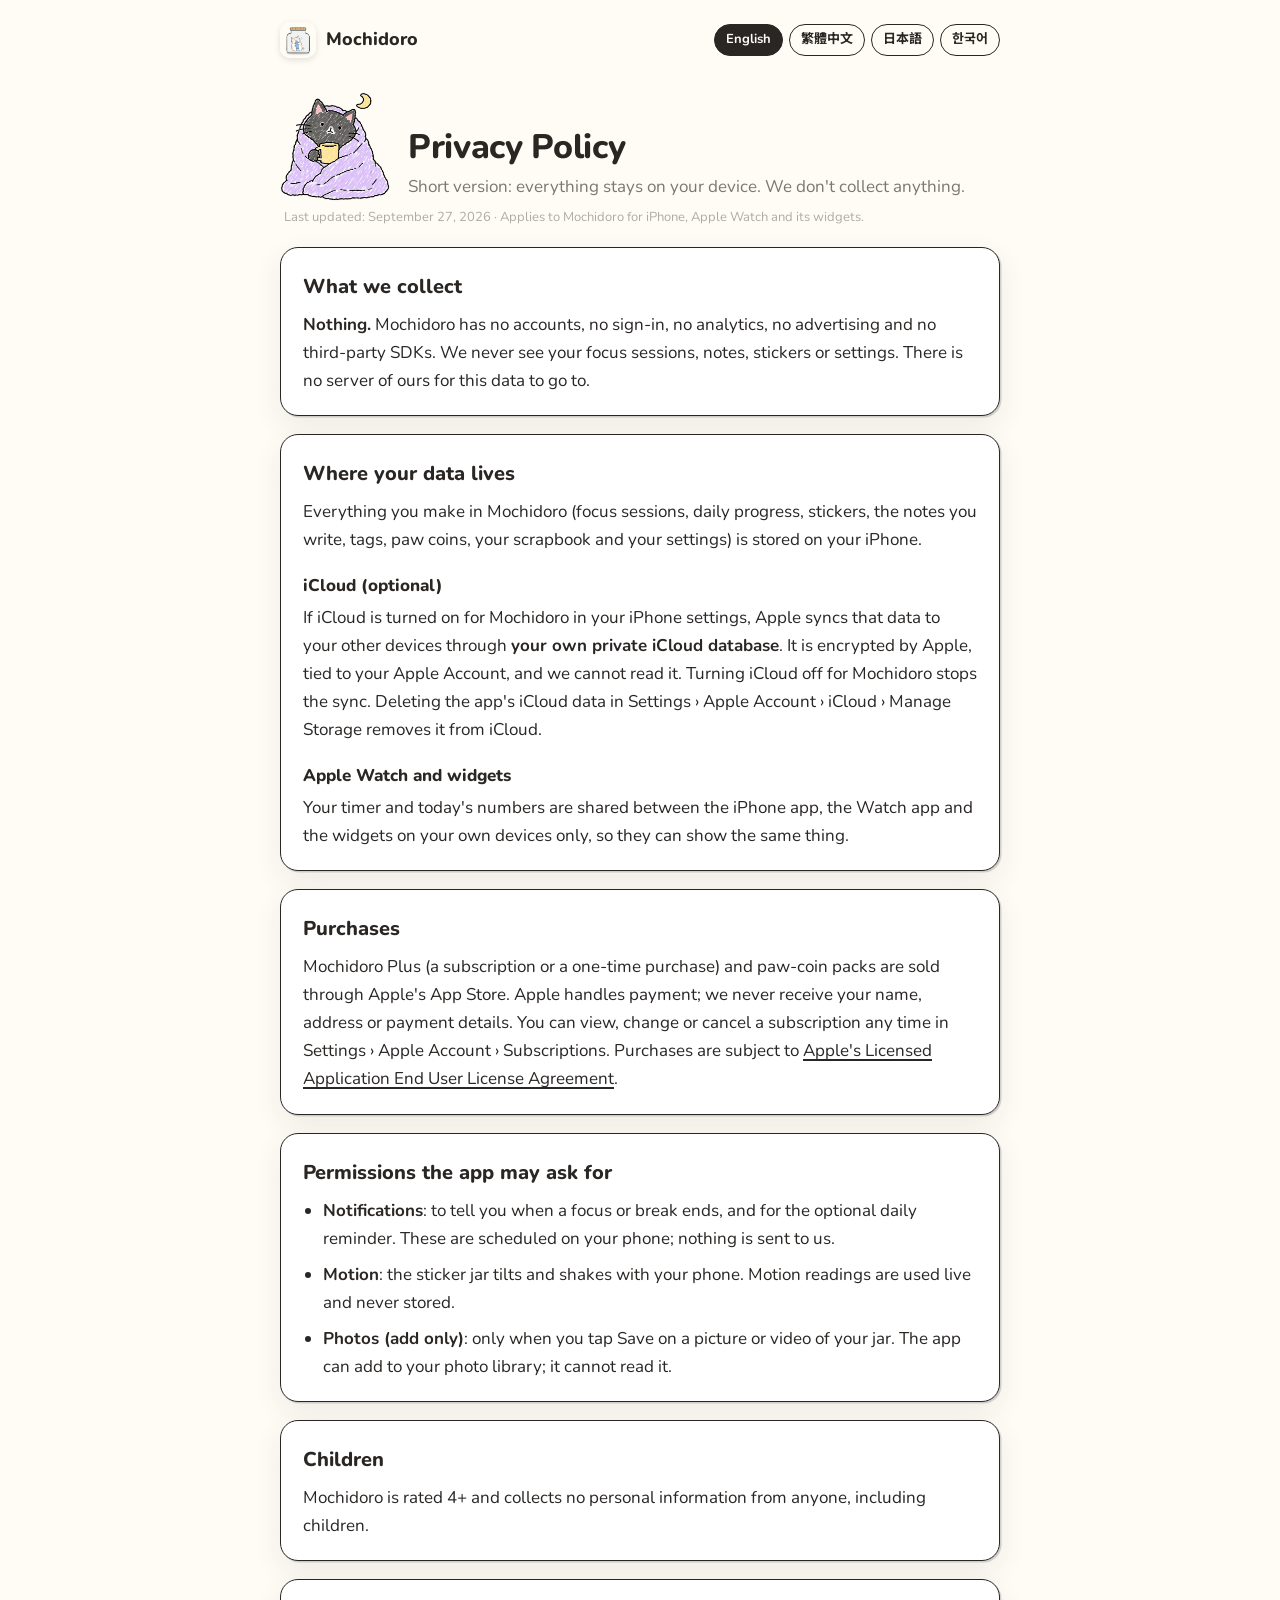
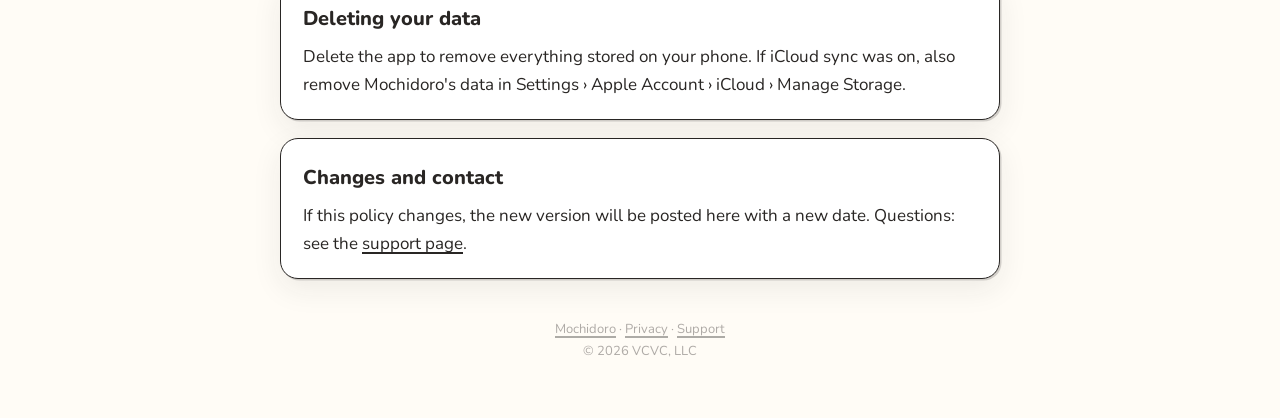
==== privacy.html @ 5bf15eab "Mochidoro privacy policy, support page and landing page (en, zh-Hant, ja, ko)" ====
<!doctype html>
<html lang="en">
<head>
<meta charset="utf-8">
<meta name="viewport" content="width=device-width, initial-scale=1">
<title data-en="Mochidoro · Privacy Policy" data-zhhant="Mochidoro · 隱私權政策" data-ja="Mochidoro · プライバシーポリシー" data-ko="Mochidoro · 개인정보 처리방침">Mochidoro · Privacy Policy</title>
<meta name="description" content="Mochidoro keeps everything on your device. No accounts, no analytics, no ads.">
<link rel="icon" href="img/icon.png">
<link rel="preconnect" href="https://fonts.googleapis.com">
<link href="https://fonts.googleapis.com/css2?family=Nunito:wght@400;700;800&family=Noto+Sans+TC:wght@400;700&family=Noto+Sans+JP:wght@400;700&family=Noto+Sans+KR:wght@400;700&display=swap" rel="stylesheet">
<link rel="stylesheet" href="style.css">
<script src="i18n.js" defer></script>
</head>
<body>
<div class="wrap">
  <header class="top">
    <a class="brand" href="./"><img src="img/icon.png" alt="">Mochidoro</a>
    <nav class="langs" aria-label="Language"></nav>
  </header>

  <div class="hero">
    <img src="img/cat-late-night.png" alt="">
    <div>
      <h1><span data-lang="en">Privacy Policy</span><span data-lang="zh-Hant">隱私權政策</span><span data-lang="ja">プライバシーポリシー</span><span data-lang="ko">개인정보 처리방침</span></h1>
      <p><span data-lang="en">Short version: everything stays on your device. We don't collect anything.</span><span data-lang="zh-Hant">一句話版本：所有東西都留在你的裝置上，我們不蒐集任何資料。</span><span data-lang="ja">ひとことで言うと：すべてあなたの端末の中にあります。私たちは何も収集しません。</span><span data-lang="ko">한 줄 요약: 모든 것은 내 기기 안에만 있어요. 우리는 아무것도 수집하지 않아요.</span></p>
    </div>
  </div>
  <p class="meta"><span data-lang="en">Last updated: September 27, 2026 · Applies to Mochidoro for iPhone, Apple Watch and its widgets.</span><span data-lang="zh-Hant">最後更新：2026 年 9 月 27 日 · 適用於 iPhone、Apple Watch 版 Mochidoro 及其小工具。</span><span data-lang="ja">最終更新：2026 年 9 月 27 日 · iPhone、Apple Watch 版 Mochidoro とウィジェットに適用されます。</span><span data-lang="ko">최종 업데이트: 2026년 9월 27일 · iPhone, Apple Watch용 Mochidoro와 위젯에 적용됩니다.</span></p>

  <!-- ENGLISH -->
  <div data-lang="en">
    <div class="card">
      <h2>What we collect</h2>
      <p><strong>Nothing.</strong> Mochidoro has no accounts, no sign-in, no analytics, no advertising and no third-party SDKs. We never see your focus sessions, notes, stickers or settings. There is no server of ours for this data to go to.</p>
    </div>
    <div class="card">
      <h2>Where your data lives</h2>
      <p>Everything you make in Mochidoro (focus sessions, daily progress, stickers, the notes you write, tags, paw coins, your scrapbook and your settings) is stored on your iPhone.</p>
      <h3>iCloud (optional)</h3>
      <p>If iCloud is turned on for Mochidoro in your iPhone settings, Apple syncs that data to your other devices through <strong>your own private iCloud database</strong>. It is encrypted by Apple, tied to your Apple Account, and we cannot read it. Turning iCloud off for Mochidoro stops the sync. Deleting the app's iCloud data in Settings › Apple Account › iCloud › Manage Storage removes it from iCloud.</p>
      <h3>Apple Watch and widgets</h3>
      <p>Your timer and today's numbers are shared between the iPhone app, the Watch app and the widgets on your own devices only, so they can show the same thing.</p>
    </div>
    <div class="card">
      <h2>Purchases</h2>
      <p>Mochidoro Plus (a subscription or a one-time purchase) and paw-coin packs are sold through Apple's App Store. Apple handles payment; we never receive your name, address or payment details. You can view, change or cancel a subscription any time in Settings › Apple Account › Subscriptions. Purchases are subject to <a href="https://www.apple.com/legal/internet-services/itunes/dev/stdeula/" target="_blank" rel="noopener">Apple's Licensed Application End User License Agreement</a>.</p>
    </div>
    <div class="card">
      <h2>Permissions the app may ask for</h2>
      <ul>
        <li><strong>Notifications</strong>: to tell you when a focus or break ends, and for the optional daily reminder. These are scheduled on your phone; nothing is sent to us.</li>
        <li><strong>Motion</strong>: the sticker jar tilts and shakes with your phone. Motion readings are used live and never stored.</li>
        <li><strong>Photos (add only)</strong>: only when you tap Save on a picture or video of your jar. The app can add to your photo library; it cannot read it.</li>
      </ul>
    </div>
    <div class="card">
      <h2>Children</h2>
      <p>Mochidoro is rated 4+ and collects no personal information from anyone, including children.</p>
    </div>
    <div class="card">
      <h2>Deleting your data</h2>
      <p>Delete the app to remove everything stored on your phone. If iCloud sync was on, also remove Mochidoro's data in Settings › Apple Account › iCloud › Manage Storage.</p>
    </div>
    <div class="card">
      <h2>Changes and contact</h2>
      <p>If this policy changes, the new version will be posted here with a new date. Questions: see the <a href="support.html">support page</a>.</p>
    </div>
  </div>

  <!-- 繁體中文 -->
  <div data-lang="zh-Hant">
    <div class="card">
      <h2>我們蒐集什麼</h2>
      <p><strong>什麼都不蒐集。</strong>Mochidoro 沒有帳號、不用登入、沒有分析工具、沒有廣告、沒有任何第三方 SDK。你的專注紀錄、筆記、貼紙和設定，我們都看不到，也沒有任何屬於我們的伺服器會收到這些資料。</p>
    </div>
    <div class="card">
      <h2>你的資料放在哪裡</h2>
      <p>你在 Mochidoro 裡產生的一切（專注紀錄、每日進度、貼紙、寫下的筆記、標籤、貓掌幣、手帳和設定）都存在你的 iPhone 上。</p>
      <h3>iCloud（可選）</h3>
      <p>如果你在 iPhone 設定裡替 Mochidoro 開啟 iCloud，Apple 會透過<strong>你自己的 iCloud 私人資料庫</strong>把資料同步到你的其他裝置。這些資料由 Apple 加密、綁定你的 Apple 帳號，我們無法讀取。關掉 Mochidoro 的 iCloud 就會停止同步；到「設定 › Apple 帳號 › iCloud › 管理儲存空間」刪除 Mochidoro 的資料，就會從 iCloud 移除。</p>
      <h3>Apple Watch 與小工具</h3>
      <p>計時器和今天的數字只會在你自己的裝置之間（iPhone App、Watch App、小工具）共用，讓它們顯示同樣的內容。</p>
    </div>
    <div class="card">
      <h2>購買</h2>
      <p>Mochidoro Plus（訂閱或一次買斷）和貓掌幣包都透過 Apple 的 App Store 販售。付款由 Apple 處理，我們不會收到你的姓名、地址或付款資料。你隨時可以在「設定 › Apple 帳號 › 訂閱項目」查看、更改或取消訂閱。購買適用 <a href="https://www.apple.com/legal/internet-services/itunes/dev/stdeula/" target="_blank" rel="noopener">Apple 的授權應用程式使用者授權合約</a>。</p>
    </div>
    <div class="card">
      <h2>App 可能會要求的權限</h2>
      <ul>
        <li><strong>通知</strong>：提醒你專注或休息結束，以及可選的每日提醒。這些都在你的手機上排程，不會傳給我們。</li>
        <li><strong>動作感測</strong>：貼紙罐會隨著手機傾斜和搖晃。感測數據只即時使用，不會儲存。</li>
        <li><strong>照片（僅新增）</strong>：只有在你按下「儲存」罐子的圖片或影片時才會用到。App 只能新增到你的照片圖庫，無法讀取。</li>
      </ul>
    </div>
    <div class="card">
      <h2>兒童</h2>
      <p>Mochidoro 的分級是 4+，不會向任何人（包括兒童）蒐集個人資料。</p>
    </div>
    <div class="card">
      <h2>刪除你的資料</h2>
      <p>刪除 App 就會移除手機上的所有資料。如果之前有開 iCloud 同步，請另外到「設定 › Apple 帳號 › iCloud › 管理儲存空間」移除 Mochidoro 的資料。</p>
    </div>
    <div class="card">
      <h2>變更與聯絡</h2>
      <p>政策若有更動，會在這一頁公布新版本並更新日期。有問題請看<a href="support.html">支援頁面</a>。</p>
    </div>
  </div>

  <!-- 日本語 -->
  <div data-lang="ja">
    <div class="card">
      <h2>収集する情報</h2>
      <p><strong>ありません。</strong>Mochidoro にはアカウントもログインもなく、アナリティクス、広告、サードパーティ SDK も使っていません。集中の記録、メモ、ステッカー、設定を私たちが見ることはなく、それらを送る先のサーバーも存在しません。</p>
    </div>
    <div class="card">
      <h2>データの保存場所</h2>
      <p>Mochidoro で作られるもの（集中セッション、毎日の進み具合、ステッカー、書いたメモ、タグ、肉球コイン、スクラップブック、設定）はすべてあなたの iPhone に保存されます。</p>
      <h3>iCloud（任意）</h3>
      <p>iPhone の設定で Mochidoro の iCloud をオンにすると、Apple が<strong>あなた自身のプライベート iCloud データベース</strong>を通じて他の端末に同期します。データは Apple によって暗号化され、あなたの Apple アカウントに紐づき、私たちには読めません。Mochidoro の iCloud をオフにすると同期は止まります。「設定 › Apple アカウント › iCloud › ストレージを管理」で Mochidoro のデータを削除すると iCloud から消えます。</p>
      <h3>Apple Watch とウィジェット</h3>
      <p>タイマーと今日の数字は、あなたの端末同士（iPhone アプリ、Watch アプリ、ウィジェット）の間でのみ共有され、同じ内容を表示するために使われます。</p>
    </div>
    <div class="card">
      <h2>購入について</h2>
      <p>Mochidoro Plus（サブスクリプションまたは買い切り）と肉球コインパックは Apple の App Store で販売されます。決済は Apple が行い、氏名、住所、支払い情報が私たちに届くことはありません。サブスクリプションは「設定 › Apple アカウント › サブスクリプション」でいつでも確認、変更、解約できます。購入には <a href="https://www.apple.com/legal/internet-services/itunes/dev/stdeula/" target="_blank" rel="noopener">Apple のライセンス契約（EULA）</a>が適用されます。</p>
    </div>
    <div class="card">
      <h2>アプリが求める可能性のある許可</h2>
      <ul>
        <li><strong>通知</strong>：集中や休憩の終わりを知らせるため、また任意の毎日のリマインダーのため。すべて端末内でスケジュールされ、私たちには送られません。</li>
        <li><strong>モーション</strong>：ステッカーの瓶は端末の傾きや振りに反応します。センサーの値はその場で使われるだけで保存されません。</li>
        <li><strong>写真（追加のみ）</strong>：瓶の画像や動画で「保存」をタップしたときだけ使われます。アプリは写真ライブラリに追加できますが、読み取ることはできません。</li>
      </ul>
    </div>
    <div class="card">
      <h2>お子さまについて</h2>
      <p>Mochidoro のレーティングは 4+ で、お子さまを含め誰からも個人情報を収集しません。</p>
    </div>
    <div class="card">
      <h2>データの削除</h2>
      <p>アプリを削除すると端末上のデータはすべて消えます。iCloud 同期をオンにしていた場合は、「設定 › Apple アカウント › iCloud › ストレージを管理」からも Mochidoro のデータを削除してください。</p>
    </div>
    <div class="card">
      <h2>変更と連絡先</h2>
      <p>このポリシーを変更する場合は、新しい日付とともにこのページに掲載します。ご質問は<a href="support.html">サポートページ</a>をご覧ください。</p>
    </div>
  </div>

  <!-- 한국어 -->
  <div data-lang="ko">
    <div class="card">
      <h2>수집하는 정보</h2>
      <p><strong>없습니다.</strong> Mochidoro에는 계정도 로그인도 없고, 분석 도구, 광고, 서드파티 SDK도 없어요. 집중 기록, 메모, 스티커, 설정을 우리는 볼 수 없고, 그 데이터가 갈 우리 서버도 없어요.</p>
    </div>
    <div class="card">
      <h2>데이터가 있는 곳</h2>
      <p>Mochidoro에서 만든 모든 것(집중 세션, 하루 진행 상황, 스티커, 쓴 메모, 태그, 발바닥 코인, 스크랩북, 설정)은 내 iPhone에 저장됩니다.</p>
      <h3>iCloud (선택)</h3>
      <p>iPhone 설정에서 Mochidoro의 iCloud를 켜면, Apple이 <strong>나만의 개인 iCloud 데이터베이스</strong>를 통해 다른 기기로 동기화합니다. Apple이 암호화하고 내 Apple 계정에 묶여 있어 우리는 읽을 수 없어요. Mochidoro의 iCloud를 끄면 동기화가 멈추고, 「설정 › Apple 계정 › iCloud › 저장 공간 관리」에서 Mochidoro 데이터를 삭제하면 iCloud에서 사라집니다.</p>
      <h3>Apple Watch와 위젯</h3>
      <p>타이머와 오늘의 숫자는 내 기기들(iPhone 앱, Watch 앱, 위젯) 사이에서만 공유되어 같은 내용을 보여줍니다.</p>
    </div>
    <div class="card">
      <h2>구매</h2>
      <p>Mochidoro Plus(구독 또는 한 번 결제)와 발바닥 코인 팩은 Apple App Store를 통해 판매됩니다. 결제는 Apple이 처리하며, 이름, 주소, 결제 정보는 우리에게 전달되지 않아요. 구독은 「설정 › Apple 계정 › 구독」에서 언제든지 확인, 변경, 취소할 수 있습니다. 구매에는 <a href="https://www.apple.com/legal/internet-services/itunes/dev/stdeula/" target="_blank" rel="noopener">Apple의 표준 최종 사용자 사용권 계약(EULA)</a>이 적용됩니다.</p>
    </div>
    <div class="card">
      <h2>앱이 요청할 수 있는 권한</h2>
      <ul>
        <li><strong>알림</strong>: 집중이나 휴식이 끝났을 때, 그리고 선택한 경우 매일 리마인더를 위해. 모두 내 휴대폰에서 예약되며 우리에게 전송되지 않아요.</li>
        <li><strong>모션</strong>: 스티커 병이 휴대폰 기울기와 흔들림에 반응해요. 센서 값은 그 자리에서만 쓰이고 저장되지 않습니다.</li>
        <li><strong>사진(추가만)</strong>: 병 사진이나 영상에서 「저장」을 눌렀을 때만 사용됩니다. 앱은 사진 보관함에 추가만 할 수 있고 읽을 수는 없어요.</li>
      </ul>
    </div>
    <div class="card">
      <h2>어린이</h2>
      <p>Mochidoro의 등급은 4+이며, 어린이를 포함한 누구에게서도 개인정보를 수집하지 않습니다.</p>
    </div>
    <div class="card">
      <h2>데이터 삭제</h2>
      <p>앱을 삭제하면 휴대폰에 저장된 모든 것이 지워집니다. iCloud 동기화를 켰었다면 「설정 › Apple 계정 › iCloud › 저장 공간 관리」에서도 Mochidoro 데이터를 지워 주세요.</p>
    </div>
    <div class="card">
      <h2>변경 및 문의</h2>
      <p>이 방침이 바뀌면 새 날짜와 함께 이 페이지에 게시됩니다. 문의는 <a href="support.html">지원 페이지</a>를 참고해 주세요.</p>
    </div>
  </div>

  <footer>
    <a href="./">Mochidoro</a> · <a href="privacy.html"><span data-lang="en">Privacy</span><span data-lang="zh-Hant">隱私權</span><span data-lang="ja">プライバシー</span><span data-lang="ko">개인정보</span></a> · <a href="support.html"><span data-lang="en">Support</span><span data-lang="zh-Hant">支援</span><span data-lang="ja">サポート</span><span data-lang="ko">지원</span></a><br>© 2026 VCVC, LLC
  </footer>
</div>
</body>
</html>
---- style.css ----
/* Mochidoro site: the app's paper, ink and rounded type, on the web. */
:root {
  --paper: #fffcf6; --card: #ffffff; --ink: #292624; --muted: rgba(41,38,36,.62); --faint: rgba(41,38,36,.38);
  --line: rgba(41,38,36,.18); --butter: #facc8c; --sky: #bdcceb; --sage: #b8d6b8; --straw: #f2b3ad; --lav: #d9c7e6;
  --shadow: 0 10px 30px rgba(41,38,36,.08);
}
@media (prefers-color-scheme: dark) {
  :root:not([data-theme="light"]) {
    --paper: #1f1d1a; --card: #2a2724; --ink: #f3ede2; --muted: rgba(243,237,226,.66); --faint: rgba(243,237,226,.42);
    --line: rgba(243,237,226,.2); --butter: #c99a55; --sky: #7f93c2; --sage: #7fa47f; --straw: #c27f78; --lav: #9d88ad;
    --shadow: 0 10px 30px rgba(0,0,0,.35);
  }
}
* { box-sizing: border-box; }
html { -webkit-text-size-adjust: 100%; }
body {
  margin: 0; background: var(--paper); color: var(--ink);
  font-family: "Nunito", "Noto Sans TC", "Noto Sans JP", "Noto Sans KR", -apple-system, "SF Pro Rounded", system-ui, sans-serif;
  font-size: 17px; line-height: 1.65; padding: 0 16px 56px;
}
html[lang="zh-Hant"] body { font-family: "Nunito", "Noto Sans TC", -apple-system, system-ui, sans-serif; }
html[lang="ja"] body { font-family: "Nunito", "Noto Sans JP", -apple-system, system-ui, sans-serif; }
html[lang="ko"] body { font-family: "Nunito", "Noto Sans KR", -apple-system, system-ui, sans-serif; }
a { color: var(--ink); text-decoration-thickness: 1.5px; text-underline-offset: 3px; }
.wrap { max-width: 720px; margin: 0 auto; }
header.top { display: flex; align-items: center; justify-content: space-between; gap: 12px; padding: 22px 0 8px; }
.brand { display: flex; align-items: center; gap: 10px; text-decoration: none; font-weight: 800; font-size: 18px; }
.brand img { width: 36px; height: 36px; border-radius: 10px; box-shadow: 0 2px 6px rgba(0,0,0,.12); }
.langs { display: flex; gap: 6px; flex-wrap: wrap; justify-content: flex-end; }
.langs button {
  font: inherit; font-size: 13px; font-weight: 700; color: var(--ink); background: var(--paper);
  border: 1.6px solid var(--ink); border-radius: 999px; padding: 4px 11px; cursor: pointer;
}
.langs button[aria-pressed="true"] { background: var(--ink); color: var(--paper); }
.hero { display: flex; align-items: flex-end; gap: 18px; margin: 26px 0 10px; }
.hero img { width: 110px; height: auto; flex: none; }
.hero h1 { font-size: 34px; line-height: 1.15; margin: 0 0 6px; font-weight: 800; letter-spacing: -.01em; }
.hero p { margin: 0; color: var(--muted); }
.card {
  background: var(--card); border: 1.8px solid var(--ink); border-radius: 18px; padding: 22px 22px 6px; margin: 18px 0;
  box-shadow: 1.5px 1.5px 0 0 var(--line), var(--shadow); position: relative;
}
.card h2 { font-size: 20px; margin: 0 0 8px; font-weight: 800; }
.card h3 { font-size: 17px; margin: 18px 0 4px; font-weight: 800; }
.card p, .card li { margin: 0 0 14px; }
.card ul { padding-left: 20px; margin: 0 0 14px; }
.card li { margin-bottom: 8px; }
.eyebrow { font-size: 12px; font-weight: 800; letter-spacing: .12em; text-transform: uppercase; color: var(--faint); margin: 26px 4px 0; }
.pill { display: inline-block; font-size: 12px; font-weight: 800; padding: 2px 10px; border-radius: 999px; border: 1.4px solid var(--ink); background: var(--butter); color: #292624; margin-left: 6px; vertical-align: middle; }
.nav { display: flex; gap: 10px; flex-wrap: wrap; margin: 18px 0 8px; }
.nav a {
  display: inline-flex; align-items: center; gap: 8px; text-decoration: none; font-weight: 800;
  border: 1.8px solid var(--ink); border-radius: 999px; padding: 10px 18px; background: var(--card);
  box-shadow: 1.5px 1.5px 0 0 var(--line);
}
.nav a.primary { background: var(--ink); color: var(--paper); }
details { border-top: 1px dashed var(--line); padding: 12px 0; }
details:first-of-type { border-top: 0; }
summary { cursor: pointer; font-weight: 800; list-style: none; display: flex; justify-content: space-between; align-items: center; gap: 12px; }
summary::-webkit-details-marker { display: none; }
summary::after { content: "+"; font-weight: 800; color: var(--faint); flex: none; }
details[open] summary::after { content: "–"; }
details p { margin: 10px 0 4px; color: var(--muted); }
code { font-family: ui-monospace, SFMono-Regular, Menlo, monospace; font-size: .92em; background: rgba(41,38,36,.06); padding: 1px 6px; border-radius: 6px; }
footer { color: var(--faint); font-size: 13px; text-align: center; margin-top: 40px; }
footer a { color: var(--faint); }
.meta { color: var(--faint); font-size: 13px; margin: -4px 0 16px 4px; }
[data-lang] { display: none; }
[data-lang].on { display: block; }
span[data-lang].on, a[data-lang].on { display: inline; }
@media (max-width: 480px) {
  .hero { gap: 12px; }
  .hero img { width: 84px; }
  .hero h1 { font-size: 28px; }
  .card { padding: 18px 16px 4px; }
}
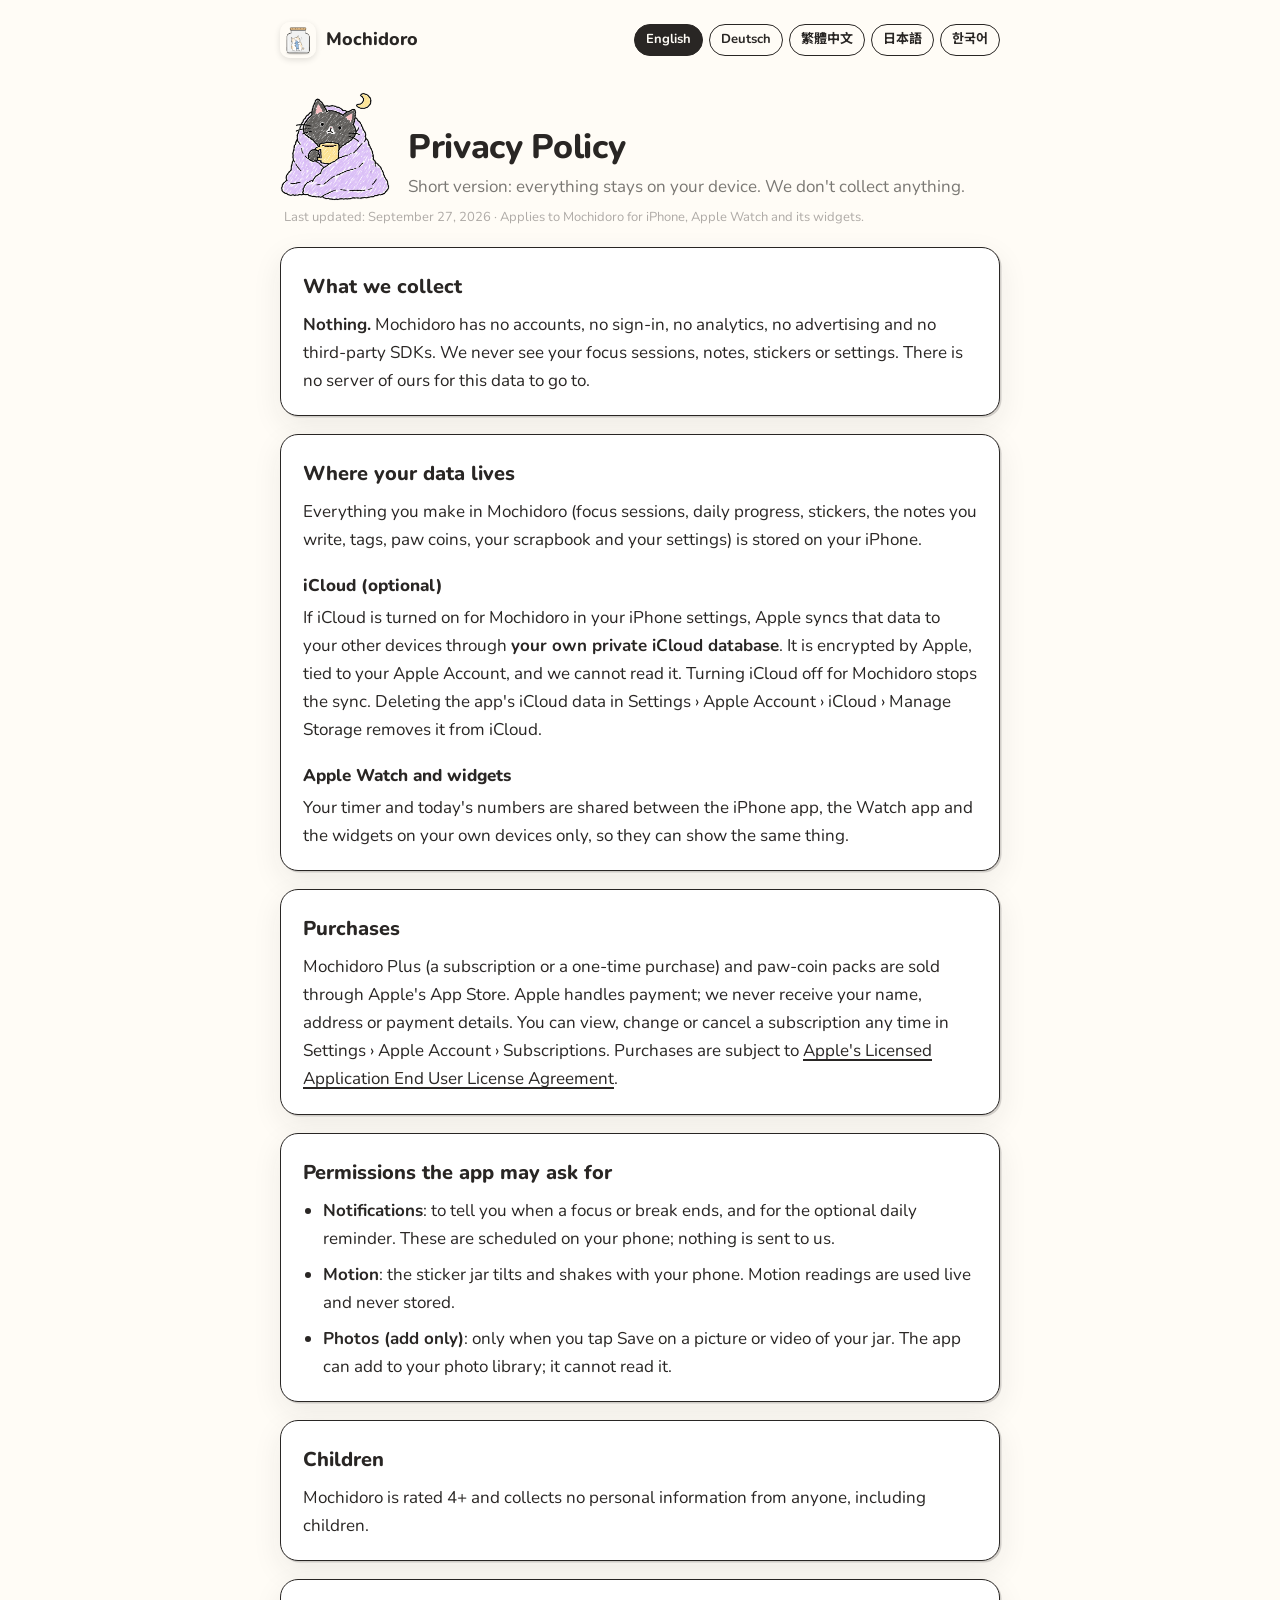
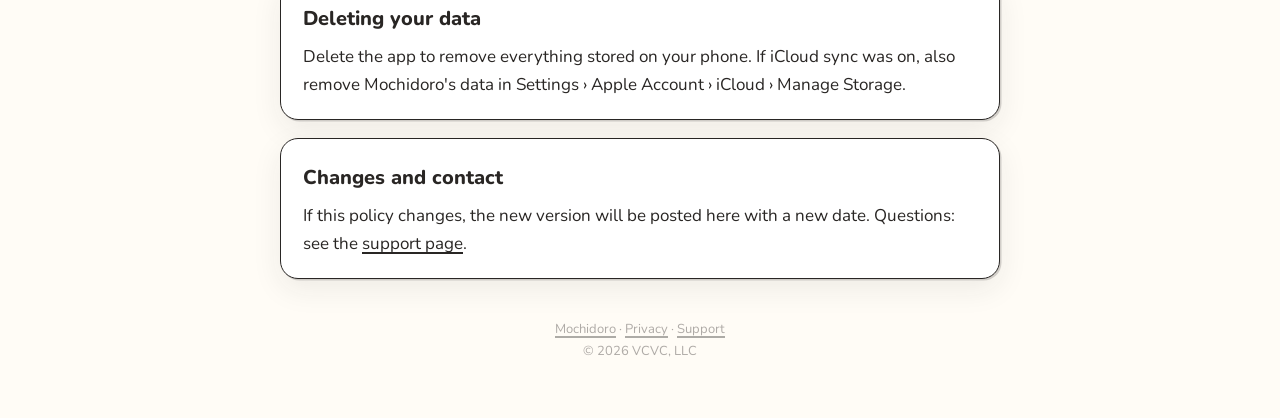
==== commit 740d3d79: "German (Deutsch) for the landing, privacy and support pages Co-Authored-By: Claude Opus 5.5 <noreply" ====
--- a/privacy.html
+++ b/privacy.html
@@ -3,7 +3,7 @@
 <head>
 <meta charset="utf-8">
 <meta name="viewport" content="width=device-width, initial-scale=1">
-<title data-en="Mochidoro · Privacy Policy" data-zhhant="Mochidoro · 隱私權政策" data-ja="Mochidoro · プライバシーポリシー" data-ko="Mochidoro · 개인정보 처리방침">Mochidoro · Privacy Policy</title>
+<title data-en="Mochidoro · Privacy Policy" data-zhhant="Mochidoro · 隱私權政策" data-ja="Mochidoro · プライバシーポリシー" data-ko="Mochidoro · 개인정보 처리방침" data-de="Mochidoro · Datenschutzerklärung">Mochidoro · Privacy Policy</title>
 <meta name="description" content="Mochidoro keeps everything on your device. No accounts, no analytics, no ads.">
 <link rel="icon" href="img/icon.png">
 <link rel="preconnect" href="https://fonts.googleapis.com">
@@ -21,11 +21,11 @@
   <div class="hero">
     <img src="img/cat-late-night.png" alt="">
     <div>
-      <h1><span data-lang="en">Privacy Policy</span><span data-lang="zh-Hant">隱私權政策</span><span data-lang="ja">プライバシーポリシー</span><span data-lang="ko">개인정보 처리방침</span></h1>
-      <p><span data-lang="en">Short version: everything stays on your device. We don't collect anything.</span><span data-lang="zh-Hant">一句話版本：所有東西都留在你的裝置上，我們不蒐集任何資料。</span><span data-lang="ja">ひとことで言うと：すべてあなたの端末の中にあります。私たちは何も収集しません。</span><span data-lang="ko">한 줄 요약: 모든 것은 내 기기 안에만 있어요. 우리는 아무것도 수집하지 않아요.</span></p>
-    </div>
-  </div>
-  <p class="meta"><span data-lang="en">Last updated: September 27, 2026 · Applies to Mochidoro for iPhone, Apple Watch and its widgets.</span><span data-lang="zh-Hant">最後更新：2026 年 9 月 27 日 · 適用於 iPhone、Apple Watch 版 Mochidoro 及其小工具。</span><span data-lang="ja">最終更新：2026 年 9 月 27 日 · iPhone、Apple Watch 版 Mochidoro とウィジェットに適用されます。</span><span data-lang="ko">최종 업데이트: 2026년 9월 27일 · iPhone, Apple Watch용 Mochidoro와 위젯에 적용됩니다.</span></p>
+      <h1><span data-lang="en">Privacy Policy</span><span data-lang="zh-Hant">隱私權政策</span><span data-lang="ja">プライバシーポリシー</span><span data-lang="ko">개인정보 처리방침</span><span data-lang="de">Datenschutzerklärung</span></h1>
+      <p><span data-lang="en">Short version: everything stays on your device. We don't collect anything.</span><span data-lang="zh-Hant">一句話版本：所有東西都留在你的裝置上，我們不蒐集任何資料。</span><span data-lang="ja">ひとことで言うと：すべてあなたの端末の中にあります。私たちは何も収集しません。</span><span data-lang="ko">한 줄 요약: 모든 것은 내 기기 안에만 있어요. 우리는 아무것도 수집하지 않아요.</span><span data-lang="de">Kurz gesagt: Alles bleibt auf deinem Gerät. Wir erheben keine Daten.</span></p>
+    </div>
+  </div>
+  <p class="meta"><span data-lang="en">Last updated: September 27, 2026 · Applies to Mochidoro for iPhone, Apple Watch and its widgets.</span><span data-lang="zh-Hant">最後更新：2026 年 9 月 27 日 · 適用於 iPhone、Apple Watch 版 Mochidoro 及其小工具。</span><span data-lang="ja">最終更新：2026 年 9 月 27 日 · iPhone、Apple Watch 版 Mochidoro とウィジェットに適用されます。</span><span data-lang="ko">최종 업데이트: 2026년 9월 27일 · iPhone, Apple Watch용 Mochidoro와 위젯에 적용됩니다.</span><span data-lang="de">Stand: 27. September 2026 · Gilt für Mochidoro auf iPhone und Apple Watch sowie die Widgets.</span></p>
 
   <!-- ENGLISH -->
   <div data-lang="en">
@@ -187,8 +187,52 @@
     </div>
   </div>
 
+  <!-- DEUTSCH -->
+  <div data-lang="de">
+    <div class="card">
+      <h2>Welche Daten wir erheben</h2>
+      <p><strong>Keine.</strong> Mochidoro hat keine Konten, keine Anmeldung, keine Analyse-Tools, keine Werbung und keine SDKs von Drittanbietern. Wir sehen weder deine Fokuszeiten noch deine Notizen, Sticker oder Einstellungen. Es gibt keinen Server von uns, an den diese Daten gehen könnten.</p>
+    </div>
+    <div class="card">
+      <h2>Wo deine Daten liegen</h2>
+      <p>Alles, was du in Mochidoro anlegst (Fokuszeiten, Tagesfortschritt, Sticker, deine Notizen, Labels, Pfotenmünzen, dein Buch und deine Einstellungen), wird auf deinem iPhone gespeichert.</p>
+      <h3>iCloud (optional)</h3>
+      <p>Wenn iCloud für Mochidoro in den Einstellungen deines iPhone aktiviert ist, synchronisiert Apple diese Daten über <strong>deine eigene, private iCloud-Datenbank</strong> mit deinen anderen Geräten. Sie ist von Apple verschlüsselt, an deinen Apple Account gebunden, und wir können sie nicht lesen. Schaltest du iCloud für Mochidoro aus, stoppt die Synchronisierung. Unter Einstellungen › Apple Account › iCloud › Speicher verwalten kannst du die iCloud-Daten der App löschen.</p>
+      <h3>Apple Watch und Widgets</h3>
+      <p>Dein Timer und die Zahlen des Tages werden nur zwischen der iPhone-App, der Watch-App und den Widgets auf deinen eigenen Geräten geteilt, damit überall dasselbe angezeigt wird.</p>
+    </div>
+    <div class="card">
+      <h2>Käufe</h2>
+      <p>Der Mochi Club (ein Abo oder ein Einmalkauf) und Pakete mit Pfotenmünzen werden über den App Store von Apple verkauft. Apple wickelt die Zahlung ab; wir erhalten weder deinen Namen noch deine Adresse oder Zahlungsdaten. Ein Abo kannst du jederzeit unter Einstellungen › Apple Account › Abonnements ansehen, ändern oder kündigen. Für Käufe gilt die <a href="https://www.apple.com/legal/internet-services/itunes/dev/stdeula/" target="_blank" rel="noopener">Endbenutzer-Lizenzvereinbarung von Apple für lizenzierte Apps</a>.</p>
+    </div>
+    <div class="card">
+      <h2>Berechtigungen, nach denen die App fragen kann</h2>
+      <ul>
+        <li><strong>Mitteilungen</strong>: um dir zu sagen, wann eine Fokuszeit oder Pause endet, und für die optionale tägliche Erinnerung. Sie werden auf deinem iPhone geplant; nichts davon wird an uns gesendet.</li>
+        <li><strong>Bewegung</strong>: Das Stickerglas neigt und schüttelt sich mit deinem iPhone. Die Bewegungsdaten werden nur live genutzt und nie gespeichert.</li>
+        <li><strong>Fotos (nur hinzufügen)</strong>: nur wenn du bei einem Bild oder Video deines Glases auf Sichern tippst. Die App kann deiner Fotomediathek etwas hinzufügen, sie aber nicht lesen.</li>
+      </ul>
+    </div>
+    <div class="card">
+      <h2>Kinder</h2>
+      <p>Mochidoro ist ab 4 Jahren freigegeben und erhebt von niemandem personenbezogene Daten, auch nicht von Kindern.</p>
+    </div>
+    <div class="card">
+      <h2>Deine Daten löschen</h2>
+      <p>Lösch die App, um alles zu entfernen, was auf deinem iPhone gespeichert ist. War die iCloud-Synchronisierung an, entferne außerdem die Daten von Mochidoro unter Einstellungen › Apple Account › iCloud › Speicher verwalten.</p>
+    </div>
+    <div class="card">
+      <h2>Deine Rechte (DSGVO)</h2>
+      <p>Da wir keine personenbezogenen Daten erheben oder speichern, gibt es bei uns nichts, worauf du zugreifen, was du berichtigen oder löschen lassen müsstest. Deine Daten liegen allein bei dir und in deiner iCloud. Bei Fragen erreichst du uns über die <a href="support.html">Hilfeseite</a>.</p>
+    </div>
+    <div class="card">
+      <h2>Änderungen und Kontakt</h2>
+      <p>Ändert sich diese Erklärung, veröffentlichen wir die neue Fassung hier mit neuem Datum. Fragen? Schau auf die <a href="support.html">Hilfeseite</a>.</p>
+    </div>
+  </div>
+
   <footer>
-    <a href="./">Mochidoro</a> · <a href="privacy.html"><span data-lang="en">Privacy</span><span data-lang="zh-Hant">隱私權</span><span data-lang="ja">プライバシー</span><span data-lang="ko">개인정보</span></a> · <a href="support.html"><span data-lang="en">Support</span><span data-lang="zh-Hant">支援</span><span data-lang="ja">サポート</span><span data-lang="ko">지원</span></a><br>© 2026 VCVC, LLC
+    <a href="./">Mochidoro</a> · <a href="privacy.html"><span data-lang="en">Privacy</span><span data-lang="zh-Hant">隱私權</span><span data-lang="ja">プライバシー</span><span data-lang="ko">개인정보</span><span data-lang="de">Datenschutz</span></a> · <a href="support.html"><span data-lang="en">Support</span><span data-lang="zh-Hant">支援</span><span data-lang="ja">サポート</span><span data-lang="ko">지원</span><span data-lang="de">Hilfe</span></a><br>© 2026 VCVC, LLC
   </footer>
 </div>
 </body>
--- a/style.css
+++ b/style.css
@@ -35,6 +35,8 @@
 .hero { display: flex; align-items: flex-end; gap: 18px; margin: 26px 0 10px; }
 .hero img { width: 110px; height: auto; flex: none; }
 .hero h1 { font-size: 34px; line-height: 1.15; margin: 0 0 6px; font-weight: 800; letter-spacing: -.01em; }
+/* Long German compounds ("Datenschutzerklärung") break instead of pushing the page wide. */
+.hero h1, .card h2, summary { overflow-wrap: break-word; hyphens: auto; }
 .hero p { margin: 0; color: var(--muted); }
 .card {
   background: var(--card); border: 1.8px solid var(--ink); border-radius: 18px; padding: 22px 22px 6px; margin: 18px 0;
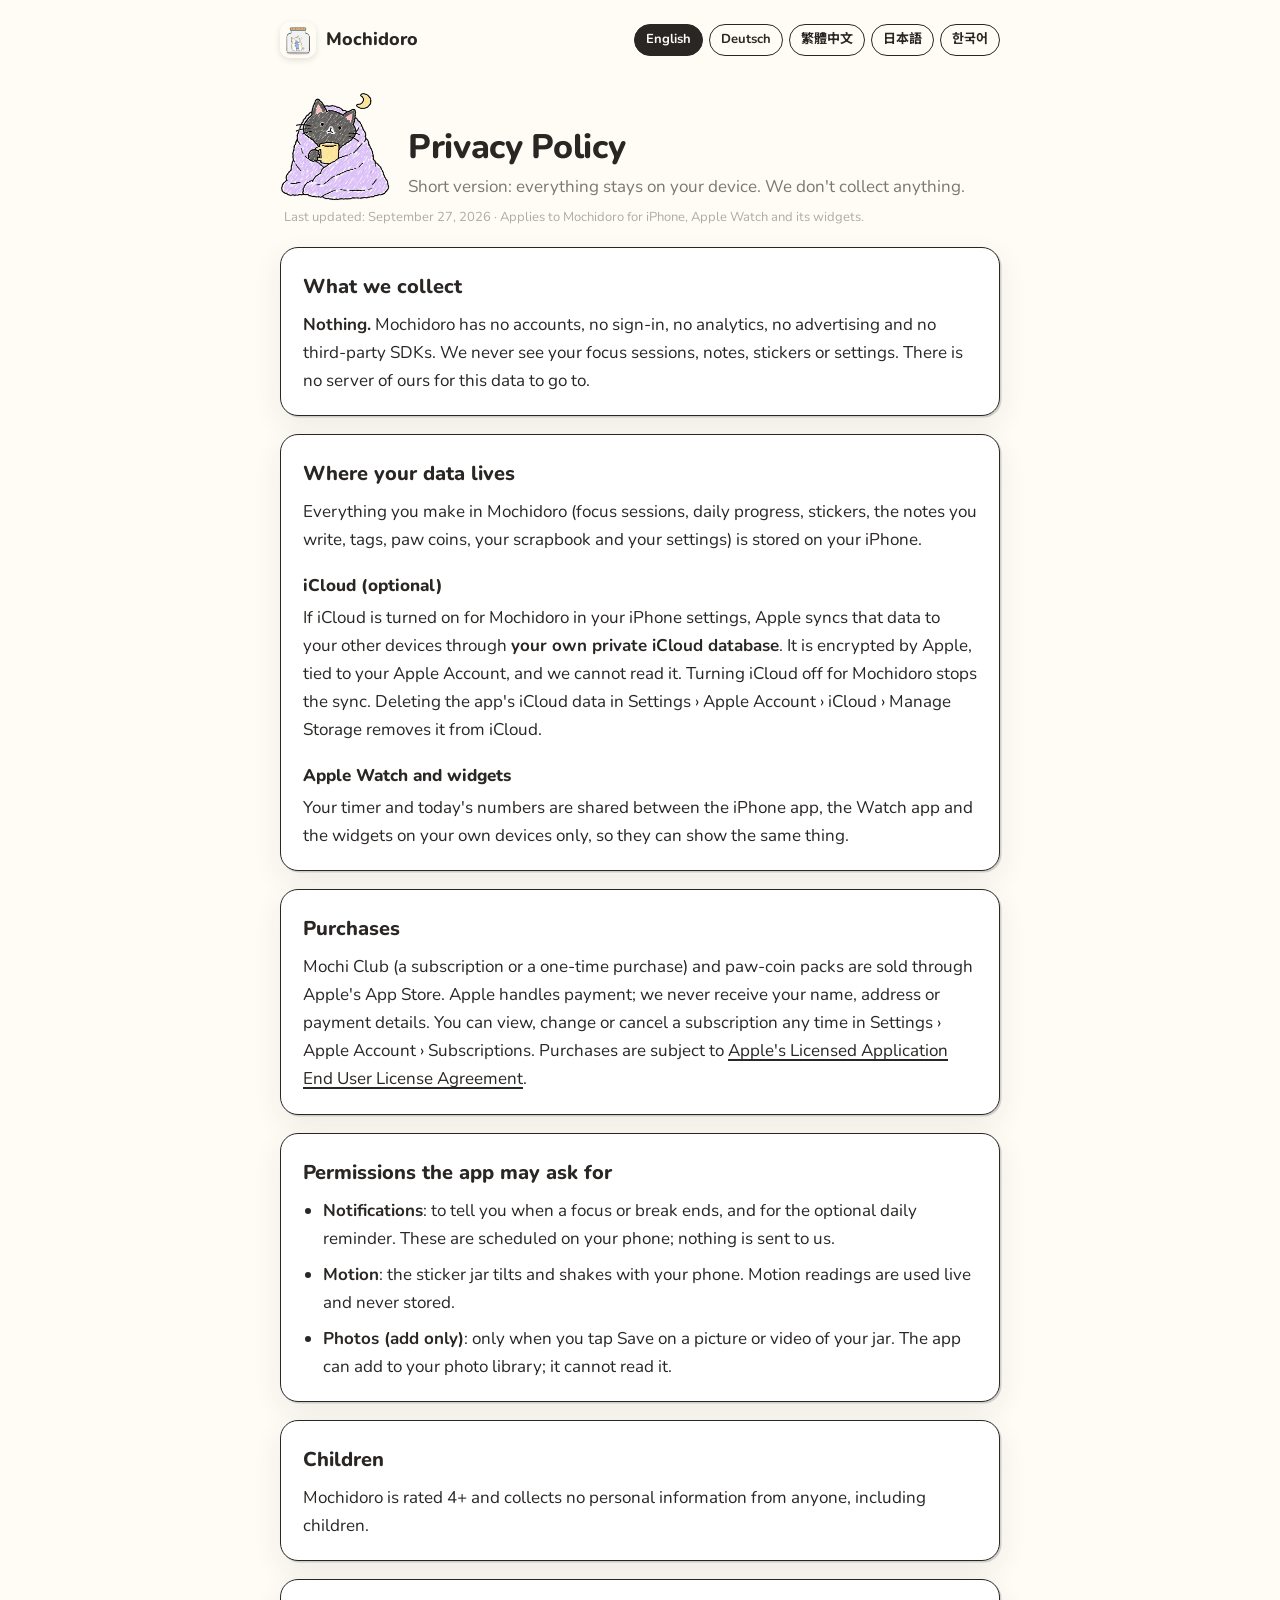
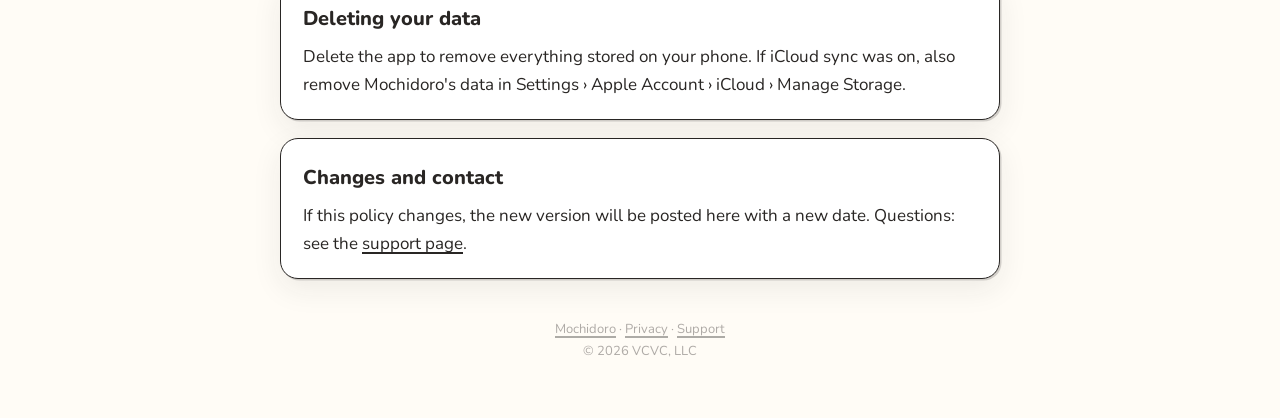
==== commit 3bb8cab1: "Mochi Club, not Plus, across the privacy and support pages; the coin rule as the app counts it Co-Au" ====
--- a/privacy.html
+++ b/privacy.html
@@ -43,7 +43,7 @@
     </div>
     <div class="card">
       <h2>Purchases</h2>
-      <p>Mochidoro Plus (a subscription or a one-time purchase) and paw-coin packs are sold through Apple's App Store. Apple handles payment; we never receive your name, address or payment details. You can view, change or cancel a subscription any time in Settings › Apple Account › Subscriptions. Purchases are subject to <a href="https://www.apple.com/legal/internet-services/itunes/dev/stdeula/" target="_blank" rel="noopener">Apple's Licensed Application End User License Agreement</a>.</p>
+      <p>Mochi Club (a subscription or a one-time purchase) and paw-coin packs are sold through Apple's App Store. Apple handles payment; we never receive your name, address or payment details. You can view, change or cancel a subscription any time in Settings › Apple Account › Subscriptions. Purchases are subject to <a href="https://www.apple.com/legal/internet-services/itunes/dev/stdeula/" target="_blank" rel="noopener">Apple's Licensed Application End User License Agreement</a>.</p>
     </div>
     <div class="card">
       <h2>Permissions the app may ask for</h2>
@@ -83,7 +83,7 @@
     </div>
     <div class="card">
       <h2>購買</h2>
-      <p>Mochidoro Plus（訂閱或一次買斷）和貓掌幣包都透過 Apple 的 App Store 販售。付款由 Apple 處理，我們不會收到你的姓名、地址或付款資料。你隨時可以在「設定 › Apple 帳號 › 訂閱項目」查看、更改或取消訂閱。購買適用 <a href="https://www.apple.com/legal/internet-services/itunes/dev/stdeula/" target="_blank" rel="noopener">Apple 的授權應用程式使用者授權合約</a>。</p>
+      <p>Mochi Club（訂閱或一次買斷）和貓掌幣包都透過 Apple 的 App Store 販售。付款由 Apple 處理，我們不會收到你的姓名、地址或付款資料。你隨時可以在「設定 › Apple 帳號 › 訂閱項目」查看、更改或取消訂閱。購買適用 <a href="https://www.apple.com/legal/internet-services/itunes/dev/stdeula/" target="_blank" rel="noopener">Apple 的授權應用程式使用者授權合約</a>。</p>
     </div>
     <div class="card">
       <h2>App 可能會要求的權限</h2>
@@ -123,7 +123,7 @@
     </div>
     <div class="card">
       <h2>購入について</h2>
-      <p>Mochidoro Plus（サブスクリプションまたは買い切り）と肉球コインパックは Apple の App Store で販売されます。決済は Apple が行い、氏名、住所、支払い情報が私たちに届くことはありません。サブスクリプションは「設定 › Apple アカウント › サブスクリプション」でいつでも確認、変更、解約できます。購入には <a href="https://www.apple.com/legal/internet-services/itunes/dev/stdeula/" target="_blank" rel="noopener">Apple のライセンス契約（EULA）</a>が適用されます。</p>
+      <p>Mochi Club（サブスクリプションまたは買い切り）と肉球コインパックは Apple の App Store で販売されます。決済は Apple が行い、氏名、住所、支払い情報が私たちに届くことはありません。サブスクリプションは「設定 › Apple アカウント › サブスクリプション」でいつでも確認、変更、解約できます。購入には <a href="https://www.apple.com/legal/internet-services/itunes/dev/stdeula/" target="_blank" rel="noopener">Apple のライセンス契約（EULA）</a>が適用されます。</p>
     </div>
     <div class="card">
       <h2>アプリが求める可能性のある許可</h2>
@@ -163,7 +163,7 @@
     </div>
     <div class="card">
       <h2>구매</h2>
-      <p>Mochidoro Plus(구독 또는 한 번 결제)와 발바닥 코인 팩은 Apple App Store를 통해 판매됩니다. 결제는 Apple이 처리하며, 이름, 주소, 결제 정보는 우리에게 전달되지 않아요. 구독은 「설정 › Apple 계정 › 구독」에서 언제든지 확인, 변경, 취소할 수 있습니다. 구매에는 <a href="https://www.apple.com/legal/internet-services/itunes/dev/stdeula/" target="_blank" rel="noopener">Apple의 표준 최종 사용자 사용권 계약(EULA)</a>이 적용됩니다.</p>
+      <p>Mochi Club(구독 또는 한 번 결제)와 발바닥 코인 팩은 Apple App Store를 통해 판매됩니다. 결제는 Apple이 처리하며, 이름, 주소, 결제 정보는 우리에게 전달되지 않아요. 구독은 「설정 › Apple 계정 › 구독」에서 언제든지 확인, 변경, 취소할 수 있습니다. 구매에는 <a href="https://www.apple.com/legal/internet-services/itunes/dev/stdeula/" target="_blank" rel="noopener">Apple의 표준 최종 사용자 사용권 계약(EULA)</a>이 적용됩니다.</p>
     </div>
     <div class="card">
       <h2>앱이 요청할 수 있는 권한</h2>
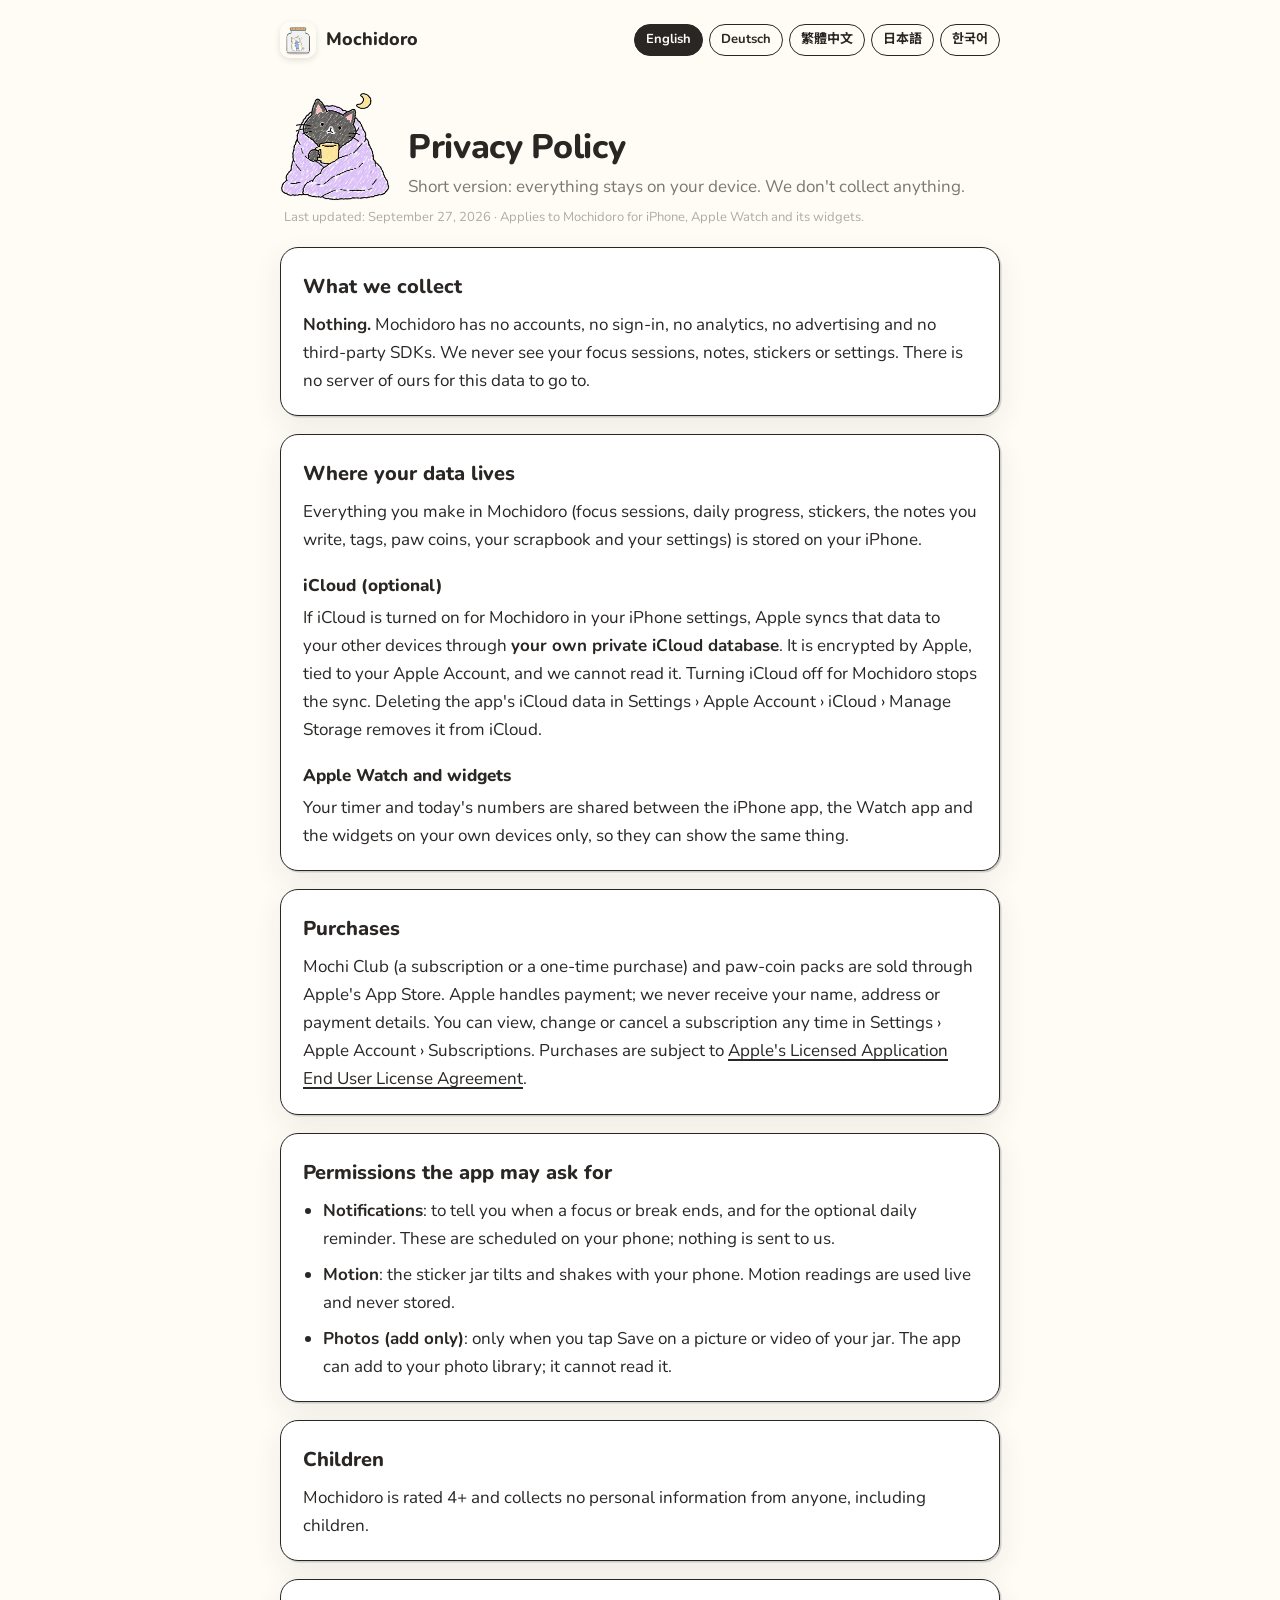
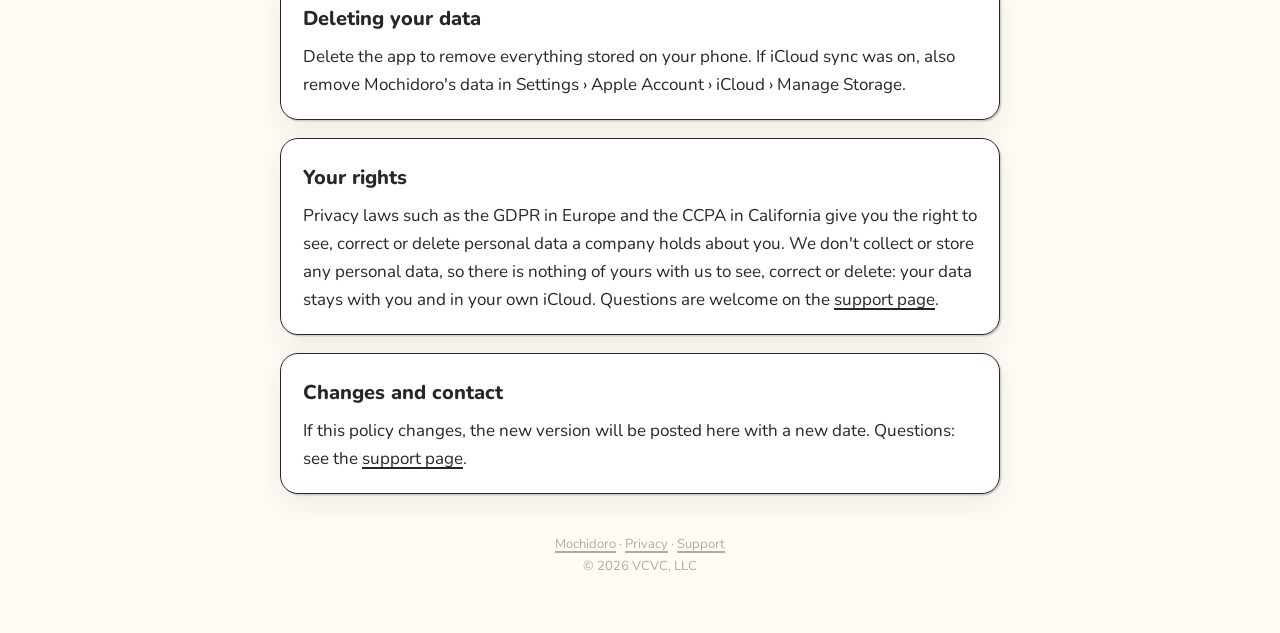
==== commit 1d7d7f90: "Your rights, in every language of the privacy page Co-Authored-By: Claude Opus 5.5 <noreply@anthropi" ====
--- a/privacy.html
+++ b/privacy.html
@@ -62,6 +62,10 @@
       <p>Delete the app to remove everything stored on your phone. If iCloud sync was on, also remove Mochidoro's data in Settings › Apple Account › iCloud › Manage Storage.</p>
     </div>
     <div class="card">
+      <h2>Your rights</h2>
+      <p>Privacy laws such as the GDPR in Europe and the CCPA in California give you the right to see, correct or delete personal data a company holds about you. We don't collect or store any personal data, so there is nothing of yours with us to see, correct or delete: your data stays with you and in your own iCloud. Questions are welcome on the <a href="support.html">support page</a>.</p>
+    </div>
+    <div class="card">
       <h2>Changes and contact</h2>
       <p>If this policy changes, the new version will be posted here with a new date. Questions: see the <a href="support.html">support page</a>.</p>
     </div>
@@ -102,6 +106,10 @@
       <p>刪除 App 就會移除手機上的所有資料。如果之前有開 iCloud 同步，請另外到「設定 › Apple 帳號 › iCloud › 管理儲存空間」移除 Mochidoro 的資料。</p>
     </div>
     <div class="card">
+      <h2>你的權利</h2>
+      <p>歐盟的 GDPR、台灣的個人資料保護法等隱私法規，讓你有權查詢、更正或刪除公司持有的你的個人資料。我們不蒐集也不儲存任何個人資料，所以我們這裡沒有任何你的資料需要查詢、更正或刪除：你的資料只在你自己手上和你的 iCloud 裡。有任何問題，歡迎到<a href="support.html">支援頁面</a>找我們。</p>
+    </div>
+    <div class="card">
       <h2>變更與聯絡</h2>
       <p>政策若有更動，會在這一頁公布新版本並更新日期。有問題請看<a href="support.html">支援頁面</a>。</p>
     </div>
@@ -142,6 +150,10 @@
       <p>アプリを削除すると端末上のデータはすべて消えます。iCloud 同期をオンにしていた場合は、「設定 › Apple アカウント › iCloud › ストレージを管理」からも Mochidoro のデータを削除してください。</p>
     </div>
     <div class="card">
+      <h2>あなたの権利</h2>
+      <p>EU の GDPR や日本の個人情報保護法などの法律は、企業が持つあなたの個人情報の開示・訂正・削除を求める権利を定めています。私たちは個人情報を一切収集・保存しないため、開示・訂正・削除の対象となるあなたの情報は私たちの手元にありません。データはあなたの手元と、あなた自身の iCloud にだけあります。ご質問は<a href="support.html">サポートページ</a>からどうぞ。</p>
+    </div>
+    <div class="card">
       <h2>変更と連絡先</h2>
       <p>このポリシーを変更する場合は、新しい日付とともにこのページに掲載します。ご質問は<a href="support.html">サポートページ</a>をご覧ください。</p>
     </div>
@@ -182,6 +194,10 @@
       <p>앱을 삭제하면 휴대폰에 저장된 모든 것이 지워집니다. iCloud 동기화를 켰었다면 「설정 › Apple 계정 › iCloud › 저장 공간 관리」에서도 Mochidoro 데이터를 지워 주세요.</p>
     </div>
     <div class="card">
+      <h2>이용자의 권리</h2>
+      <p>EU의 GDPR, 한국의 개인정보 보호법 등은 기업이 보유한 내 개인정보를 열람, 정정, 삭제할 권리를 보장해요. 우리는 어떤 개인정보도 수집하거나 저장하지 않기 때문에, 열람하거나 정정, 삭제할 내 정보가 우리에게는 없어요. 데이터는 내 기기와 내 iCloud에만 있어요. 궁금한 점은 <a href="support.html">지원 페이지</a>로 문의해 주세요.</p>
+    </div>
+    <div class="card">
       <h2>변경 및 문의</h2>
       <p>이 방침이 바뀌면 새 날짜와 함께 이 페이지에 게시됩니다. 문의는 <a href="support.html">지원 페이지</a>를 참고해 주세요.</p>
     </div>
